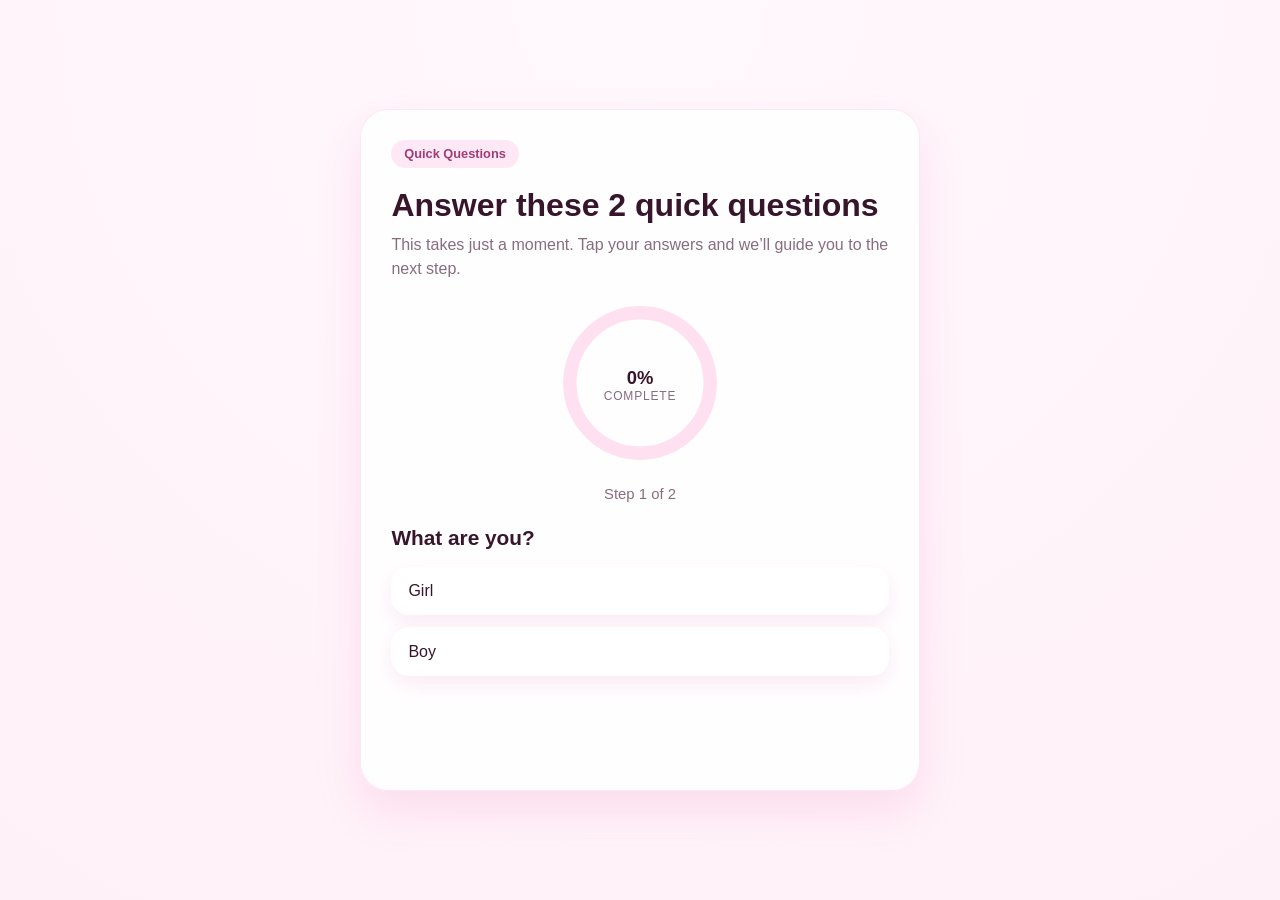
==== index.html @ c20ff673 "Build premium mobile-first 2-step quiz funnel page" ====
<!doctype html>
<html lang="en">
  <head>
    <meta charset="UTF-8" />
    <meta name="viewport" content="width=device-width, initial-scale=1.0" />
    <title>Quick Questions</title>
    <link rel="stylesheet" href="style.css" />
  </head>
  <body>
    <main class="page" aria-labelledby="quiz-title">
      <section class="quiz-card" aria-live="polite">
        <p class="badge">Quick Questions</p>

        <header class="hero">
          <h1 id="quiz-title">Answer these 2 quick questions</h1>
          <p class="subtitle">
            This takes just a moment. Tap your answers and we’ll guide you to the
            next step.
          </p>
        </header>

        <section class="progress-wrap" aria-label="Quiz progress">
          <div
            class="progress-circle"
            role="progressbar"
            aria-valuemin="0"
            aria-valuemax="100"
            aria-valuenow="0"
          >
            <svg viewBox="0 0 120 120" class="progress-svg" aria-hidden="true">
              <circle class="track" cx="60" cy="60" r="52"></circle>
              <circle class="indicator" cx="60" cy="60" r="52"></circle>
            </svg>
            <div class="progress-center">
              <span class="progress-value" id="progress-value">0%</span>
              <span class="progress-label">Complete</span>
            </div>
          </div>
        </section>

        <p class="step" id="step-text">Step 1 of 2</p>

        <section id="content" class="content" aria-live="polite"></section>
      </section>
    </main>

    <script src="script.js"></script>
  </body>
</html>
---- style.css ----
:root {
  --bg-start: #fff8fd;
  --bg-end: #fff1f8;
  --card-bg: rgba(255, 255, 255, 0.85);
  --card-border: rgba(255, 136, 194, 0.2);
  --text-main: #37162b;
  --text-soft: #876d7d;
  --hot-pink: #ff3da2;
  --hot-pink-dark: #f30089;
  --light-pink: #ffd9ee;
  --shadow: 0 20px 45px rgba(234, 93, 169, 0.15);
  --radius-xl: 28px;
  --radius-lg: 18px;
  --radius-md: 14px;
  --transition: 240ms cubic-bezier(0.2, 0.8, 0.2, 1);
}

* {
  box-sizing: border-box;
}

body {
  margin: 0;
  font-family: "Inter", "Segoe UI", Roboto, Helvetica, Arial, sans-serif;
  color: var(--text-main);
  background: radial-gradient(circle at top, var(--bg-start), var(--bg-end));
  min-height: 100svh;
}

.page {
  min-height: 100svh;
  display: grid;
  place-items: center;
  padding: 1.5rem 1rem;
}

.quiz-card {
  width: min(100%, 560px);
  border-radius: var(--radius-xl);
  background: var(--card-bg);
  border: 1px solid var(--card-border);
  backdrop-filter: blur(10px);
  box-shadow: var(--shadow);
  padding: 1.5rem;
  display: grid;
  gap: 1rem;
}

.badge {
  margin: 0;
  justify-self: start;
  padding: 0.4rem 0.8rem;
  border-radius: 999px;
  font-size: 0.8rem;
  font-weight: 700;
  color: #9d3e77;
  background: #ffe8f5;
}

.hero h1 {
  margin: 0;
  font-size: clamp(1.4rem, 3vw, 2rem);
  line-height: 1.2;
}

.subtitle {
  margin: 0.55rem 0 0;
  color: var(--text-soft);
  line-height: 1.45;
  font-size: clamp(0.95rem, 2.8vw, 1rem);
}

.progress-wrap {
  display: grid;
  place-items: center;
  margin-top: 0.25rem;
}

.progress-circle {
  position: relative;
  width: min(42vw, 162px);
  aspect-ratio: 1;
}

.progress-svg {
  width: 100%;
  height: 100%;
  transform: rotate(-90deg);
}

.track,
.indicator {
  fill: none;
  stroke-width: 10;
}

.track {
  stroke: #ffe0f0;
}

.indicator {
  stroke: var(--hot-pink);
  stroke-linecap: round;
  stroke-dasharray: 326.73;
  stroke-dashoffset: 326.73;
  transition: stroke-dashoffset 500ms cubic-bezier(0.2, 0.8, 0.2, 1);
}

.progress-center {
  position: absolute;
  inset: 0;
  display: grid;
  place-content: center;
  text-align: center;
}

.progress-value {
  font-size: 1.15rem;
  font-weight: 800;
}

.progress-label {
  font-size: 0.75rem;
  color: var(--text-soft);
  text-transform: uppercase;
  letter-spacing: 0.07em;
}

.step {
  text-align: center;
  margin: 0;
  color: var(--text-soft);
  font-size: 0.93rem;
  min-height: 1.2rem;
}

.content {
  min-height: 220px;
  display: grid;
}

.panel {
  display: grid;
  align-content: start;
  gap: 0.9rem;
  opacity: 0;
  transform: translateY(8px);
}

.panel.show {
  animation: fadeUp 340ms ease forwards;
}

@keyframes fadeUp {
  to {
    opacity: 1;
    transform: translateY(0);
  }
}

.question {
  margin: 0;
  font-size: clamp(1.08rem, 2.7vw, 1.3rem);
  line-height: 1.35;
}

.options {
  display: grid;
  gap: 0.75rem;
}

.option-btn,
.restart-btn {
  border: 1px solid transparent;
  border-radius: var(--radius-lg);
  background: #fff;
  color: var(--text-main);
  padding: 0.9rem 1rem;
  font: inherit;
  text-align: left;
  cursor: pointer;
  transition: transform var(--transition), box-shadow var(--transition),
    border-color var(--transition), background-color var(--transition);
}

.option-btn {
  box-shadow: 0 8px 20px rgba(210, 98, 158, 0.12);
}

.option-btn:hover {
  transform: translateY(-2px);
  border-color: #ffc8e8;
  box-shadow: 0 12px 24px rgba(210, 98, 158, 0.2);
}

.option-btn:active {
  transform: scale(0.99);
}

.option-btn.selected {
  background: linear-gradient(135deg, #ffe7f5, #ffd3eb);
  border-color: #ffa5d7;
  color: #8f2f6e;
}

.option-btn:focus-visible,
.restart-btn:focus-visible {
  outline: 3px solid #ff78bf;
  outline-offset: 2px;
}

.completion-title {
  margin: 0;
  font-size: clamp(1.35rem, 3vw, 1.65rem);
}

.completion-subtext {
  margin: 0;
  color: var(--text-soft);
}

.summary {
  margin: 0;
  padding: 0.9rem;
  border-radius: var(--radius-md);
  background: #fff7fc;
  border: 1px solid #ffd2eb;
  color: #77425f;
  display: grid;
  gap: 0.55rem;
}

.summary-item {
  display: grid;
  gap: 0.2rem;
}

.summary-item dt {
  font-size: 0.82rem;
  color: #9a6d86;
}

.summary-item dd {
  margin: 0;
  font-weight: 600;
}

.restart-btn {
  text-align: center;
  justify-content: center;
  background: linear-gradient(135deg, var(--hot-pink), var(--hot-pink-dark));
  color: #fff;
  font-weight: 700;
  box-shadow: 0 12px 26px rgba(243, 0, 137, 0.28);
}

.restart-btn:hover {
  transform: translateY(-2px);
  box-shadow: 0 14px 30px rgba(243, 0, 137, 0.34);
}

@media (min-width: 700px) {
  .quiz-card {
    padding: 1.9rem;
    gap: 1.15rem;
  }

  .content {
    min-height: 236px;
  }
}
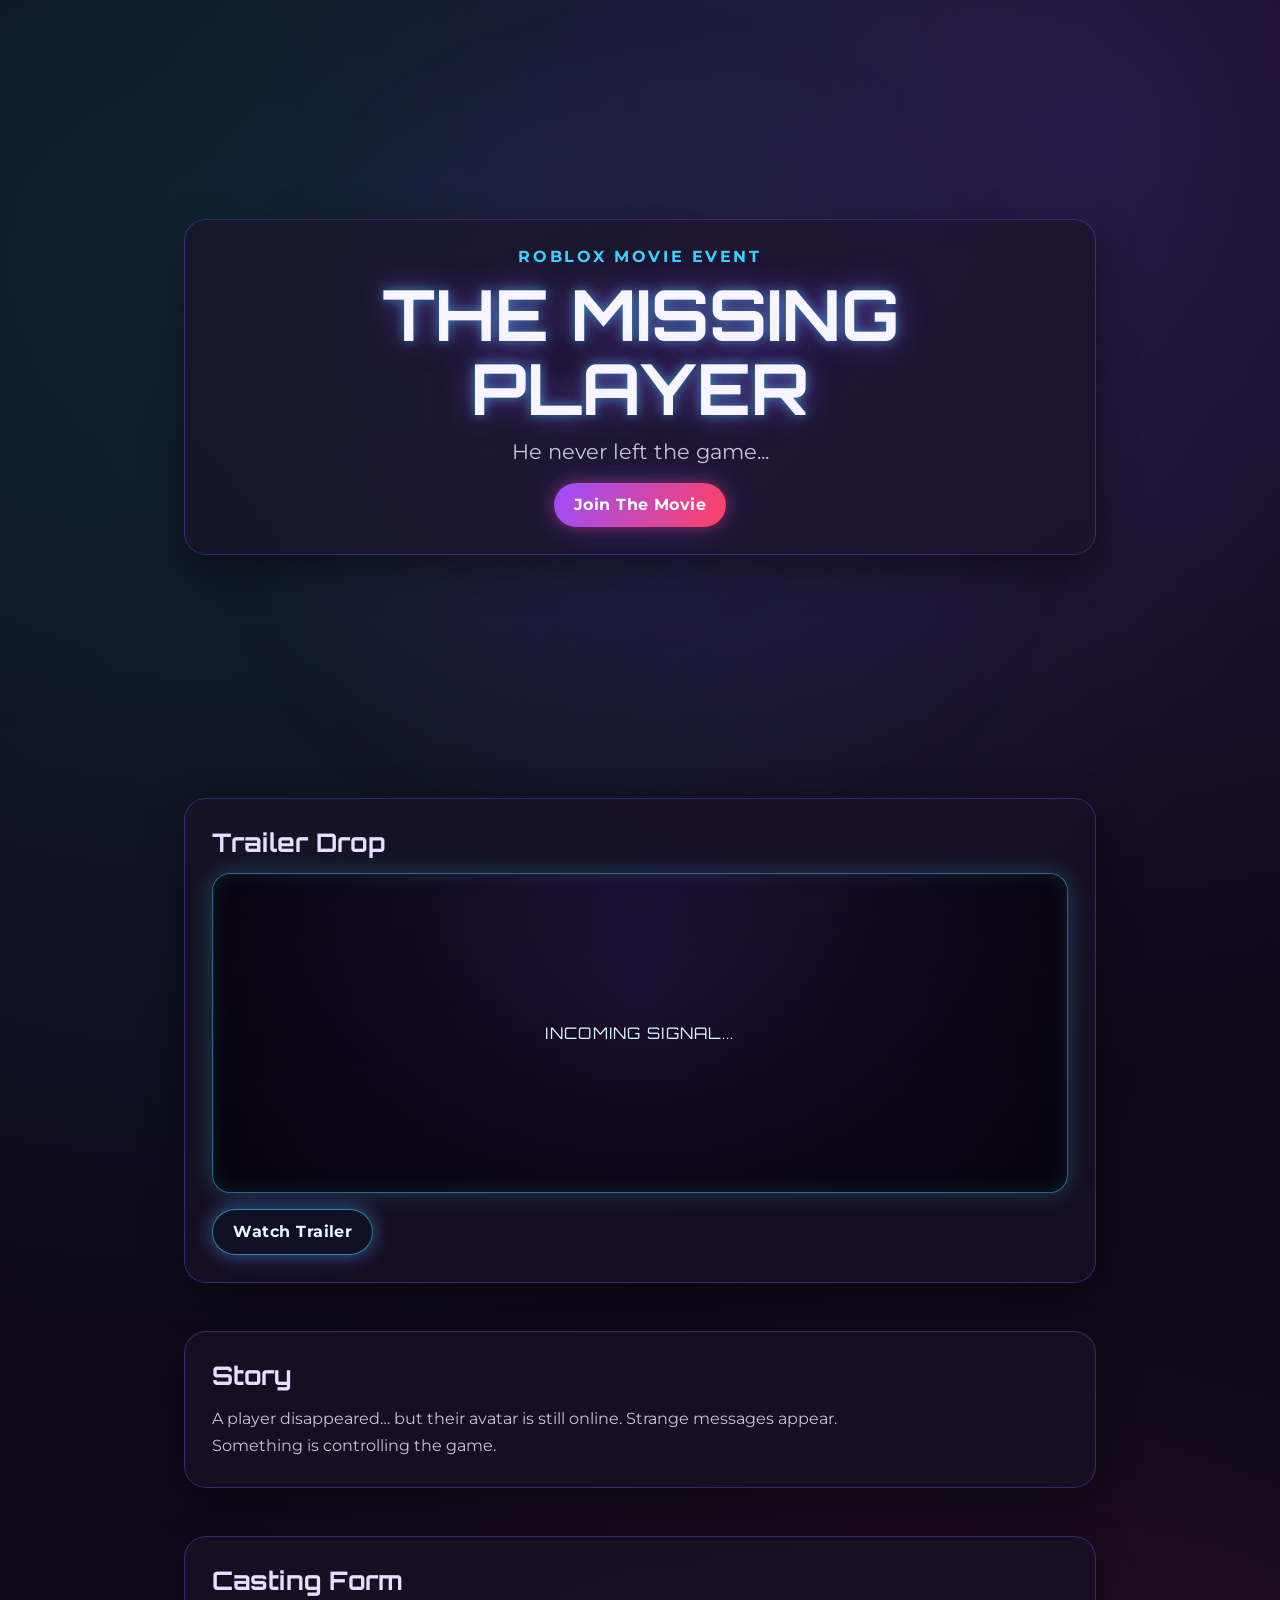
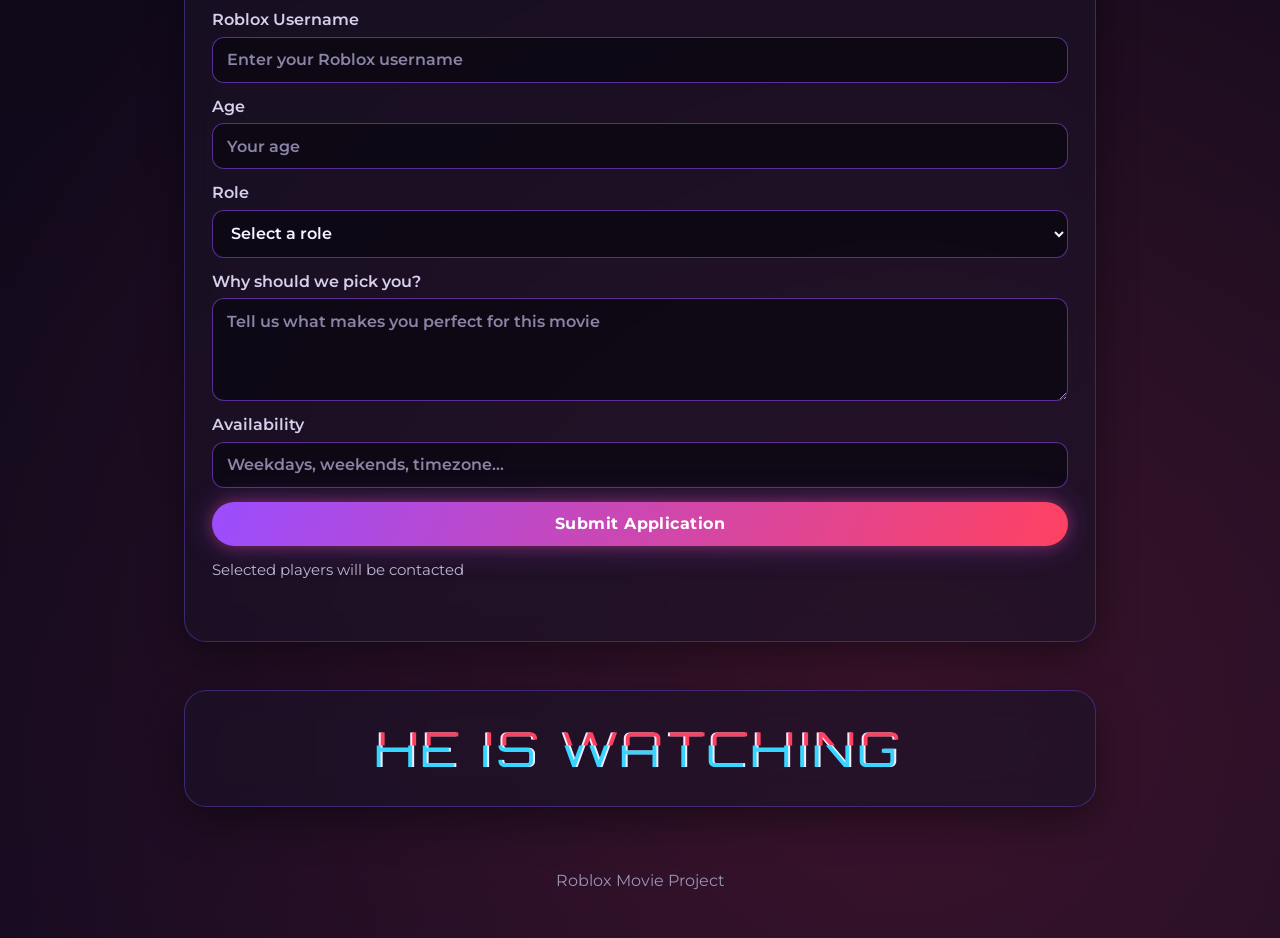
==== commit 9e5f1f5f: "Rebuild site as cinematic dark Roblox movie landing page" ====
--- a/index.html
+++ b/index.html
@@ -3,46 +3,101 @@
   <head>
     <meta charset="UTF-8" />
     <meta name="viewport" content="width=device-width, initial-scale=1.0" />
-    <title>Quick Questions</title>
+    <title>The Missing Player | Roblox Movie</title>
+    <link rel="preconnect" href="https://fonts.googleapis.com" />
+    <link rel="preconnect" href="https://fonts.gstatic.com" crossorigin />
+    <link
+      href="https://fonts.googleapis.com/css2?family=Montserrat:wght@500;700;800&family=Orbitron:wght@600;700;800&display=swap"
+      rel="stylesheet"
+    />
     <link rel="stylesheet" href="style.css" />
   </head>
   <body>
-    <main class="page" aria-labelledby="quiz-title">
-      <section class="quiz-card" aria-live="polite">
-        <p class="badge">Quick Questions</p>
+    <div class="bg-glow" aria-hidden="true"></div>
 
-        <header class="hero">
-          <h1 id="quiz-title">Answer these 2 quick questions</h1>
-          <p class="subtitle">
-            This takes just a moment. Tap your answers and we’ll guide you to the
-            next step.
+    <header class="hero section" id="top">
+      <div class="panel hero-panel">
+        <p class="eyebrow">Roblox Movie Event</p>
+        <h1 class="title">THE MISSING PLAYER</h1>
+        <p class="subtitle">He never left the game...</p>
+        <a class="btn btn-primary" href="#casting">Join The Movie</a>
+      </div>
+    </header>
+
+    <main>
+      <section class="section trailer" id="trailer">
+        <div class="panel">
+          <h2>Trailer Drop</h2>
+          <div class="trailer-box" role="img" aria-label="Trailer preview for The Missing Player">
+            <div class="scanline"></div>
+            <p>Incoming Signal...</p>
+          </div>
+          <button class="btn btn-secondary" type="button">Watch Trailer</button>
+        </div>
+      </section>
+
+      <section class="section story" id="story">
+        <div class="panel fade-in">
+          <h2>Story</h2>
+          <p>
+            A player disappeared… but their avatar is still online. Strange messages appear.
+            Something is controlling the game.
           </p>
-        </header>
+        </div>
+      </section>
 
-        <section class="progress-wrap" aria-label="Quiz progress">
-          <div
-            class="progress-circle"
-            role="progressbar"
-            aria-valuemin="0"
-            aria-valuemax="100"
-            aria-valuenow="0"
-          >
-            <svg viewBox="0 0 120 120" class="progress-svg" aria-hidden="true">
-              <circle class="track" cx="60" cy="60" r="52"></circle>
-              <circle class="indicator" cx="60" cy="60" r="52"></circle>
-            </svg>
-            <div class="progress-center">
-              <span class="progress-value" id="progress-value">0%</span>
-              <span class="progress-label">Complete</span>
-            </div>
-          </div>
-        </section>
+      <section class="section casting" id="casting">
+        <div class="panel">
+          <h2>Casting Form</h2>
+          <form class="casting-form" novalidate>
+            <label>
+              Roblox Username
+              <input type="text" name="username" placeholder="Enter your Roblox username" required />
+            </label>
 
-        <p class="step" id="step-text">Step 1 of 2</p>
+            <label>
+              Age
+              <input type="number" name="age" placeholder="Your age" min="8" max="99" required />
+            </label>
 
-        <section id="content" class="content" aria-live="polite"></section>
+            <label>
+              Role
+              <select name="role" required>
+                <option value="">Select a role</option>
+                <option>Main</option>
+                <option>Villain</option>
+                <option>Friend</option>
+                <option>Extra</option>
+              </select>
+            </label>
+
+            <label>
+              Why should we pick you?
+              <textarea name="pitch" rows="4" placeholder="Tell us what makes you perfect for this movie" required></textarea>
+            </label>
+
+            <label>
+              Availability
+              <input type="text" name="availability" placeholder="Weekdays, weekends, timezone..." required />
+            </label>
+
+            <button class="btn btn-primary" type="submit">Submit Application</button>
+            <p class="form-note">Selected players will be contacted</p>
+            <p class="form-response" aria-live="polite"></p>
+          </form>
+        </div>
+      </section>
+
+      <section class="section mystery" id="mystery">
+        <div class="panel">
+          <p class="glitch" data-text="HE IS WATCHING">HE IS WATCHING</p>
+        </div>
       </section>
     </main>
+
+    <footer class="footer">
+      <p>Roblox Movie Project</p>
+    </footer>
 
     <script src="script.js"></script>
   </body>
--- a/style.css
+++ b/style.css
@@ -1,271 +1,346 @@
 :root {
-  --bg-start: #fff8fd;
-  --bg-end: #fff1f8;
-  --card-bg: rgba(255, 255, 255, 0.85);
-  --card-border: rgba(255, 136, 194, 0.2);
-  --text-main: #37162b;
-  --text-soft: #876d7d;
-  --hot-pink: #ff3da2;
-  --hot-pink-dark: #f30089;
-  --light-pink: #ffd9ee;
-  --shadow: 0 20px 45px rgba(234, 93, 169, 0.15);
-  --radius-xl: 28px;
-  --radius-lg: 18px;
-  --radius-md: 14px;
-  --transition: 240ms cubic-bezier(0.2, 0.8, 0.2, 1);
+  --bg-main: #09070f;
+  --bg-secondary: #150b22;
+  --panel: rgba(26, 18, 40, 0.62);
+  --panel-border: rgba(115, 90, 255, 0.35);
+  --text-main: #f7f5ff;
+  --text-soft: #c8c3e0;
+  --blue-neon: #37d5ff;
+  --purple-neon: #9b4dff;
+  --red-neon: #ff4161;
+  --shadow-neon: 0 0 18px rgba(55, 213, 255, 0.35), 0 0 30px rgba(155, 77, 255, 0.2);
 }
 
 * {
   box-sizing: border-box;
 }
 
+html {
+  scroll-behavior: smooth;
+}
+
 body {
   margin: 0;
-  font-family: "Inter", "Segoe UI", Roboto, Helvetica, Arial, sans-serif;
   color: var(--text-main);
-  background: radial-gradient(circle at top, var(--bg-start), var(--bg-end));
+  background:
+    radial-gradient(circle at 15% 10%, rgba(55, 213, 255, 0.13), transparent 45%),
+    radial-gradient(circle at 85% 5%, rgba(155, 77, 255, 0.2), transparent 36%),
+    radial-gradient(circle at 70% 90%, rgba(255, 65, 97, 0.17), transparent 42%),
+    linear-gradient(170deg, var(--bg-main), var(--bg-secondary));
+  font-family: "Montserrat", "Segoe UI", sans-serif;
   min-height: 100svh;
-}
-
-.page {
-  min-height: 100svh;
+  overflow-x: hidden;
+}
+
+.bg-glow {
+  position: fixed;
+  inset: 0;
+  pointer-events: none;
+  background: radial-gradient(circle at center, rgba(155, 77, 255, 0.08), transparent 55%);
+  filter: blur(50px);
+  z-index: 0;
+}
+
+main,
+header,
+footer {
+  position: relative;
+  z-index: 1;
+}
+
+.section {
+  width: min(100%, 960px);
+  margin: 0 auto;
+  padding: 1.1rem;
+}
+
+.hero {
+  min-height: 86svh;
   display: grid;
   place-items: center;
-  padding: 1.5rem 1rem;
-}
-
-.quiz-card {
-  width: min(100%, 560px);
-  border-radius: var(--radius-xl);
-  background: var(--card-bg);
-  border: 1px solid var(--card-border);
-  backdrop-filter: blur(10px);
-  box-shadow: var(--shadow);
-  padding: 1.5rem;
-  display: grid;
-  gap: 1rem;
-}
-
-.badge {
-  margin: 0;
-  justify-self: start;
-  padding: 0.4rem 0.8rem;
-  border-radius: 999px;
-  font-size: 0.8rem;
+}
+
+.panel {
+  background: var(--panel);
+  border: 1px solid var(--panel-border);
+  border-radius: 22px;
+  padding: 1.25rem;
+  backdrop-filter: blur(14px);
+  box-shadow: 0 14px 40px rgba(0, 0, 0, 0.42);
+  animation: riseIn 700ms ease both;
+}
+
+.hero-panel {
+  text-align: center;
+  padding: clamp(1.2rem, 4vw, 2.2rem);
+}
+
+.eyebrow {
+  letter-spacing: 0.16em;
+  text-transform: uppercase;
+  color: var(--blue-neon);
   font-weight: 700;
-  color: #9d3e77;
-  background: #ffe8f5;
-}
-
-.hero h1 {
-  margin: 0;
-  font-size: clamp(1.4rem, 3vw, 2rem);
-  line-height: 1.2;
+  margin: 0 0 0.75rem;
+}
+
+.title {
+  margin: 0;
+  font-family: "Orbitron", sans-serif;
+  font-size: clamp(2rem, 9vw, 4.4rem);
+  line-height: 1.05;
+  text-shadow: 0 0 12px rgba(55, 213, 255, 0.55), 0 0 32px rgba(155, 77, 255, 0.6);
 }
 
 .subtitle {
-  margin: 0.55rem 0 0;
+  margin: 0.8rem 0 1.2rem;
+  font-size: clamp(1rem, 3.2vw, 1.3rem);
   color: var(--text-soft);
-  line-height: 1.45;
-  font-size: clamp(0.95rem, 2.8vw, 1rem);
-}
-
-.progress-wrap {
+}
+
+h2 {
+  margin: 0 0 0.9rem;
+  font-size: clamp(1.2rem, 4vw, 1.6rem);
+  font-family: "Orbitron", sans-serif;
+  color: #e6dfff;
+}
+
+.trailer-box {
+  min-height: 220px;
+  border-radius: 18px;
+  border: 1px solid rgba(55, 213, 255, 0.5);
+  background:
+    linear-gradient(180deg, rgba(5, 3, 9, 0.55), rgba(6, 3, 12, 0.83)),
+    radial-gradient(circle at 50% 40%, rgba(155, 77, 255, 0.4), rgba(6, 3, 12, 0.9));
   display: grid;
   place-items: center;
-  margin-top: 0.25rem;
-}
-
-.progress-circle {
+  margin-bottom: 1rem;
+  box-shadow: inset 0 0 20px rgba(55, 213, 255, 0.13), 0 0 24px rgba(55, 213, 255, 0.23);
   position: relative;
-  width: min(42vw, 162px);
-  aspect-ratio: 1;
-}
-
-.progress-svg {
+  overflow: hidden;
+}
+
+.trailer-box p {
+  font-family: "Orbitron", sans-serif;
+  letter-spacing: 0.08em;
+  text-transform: uppercase;
+  color: #dcf7ff;
+}
+
+.scanline {
+  position: absolute;
+  inset: -100% 0 auto;
+  height: 40%;
+  background: linear-gradient(to bottom, transparent, rgba(55, 213, 255, 0.32), transparent);
+  animation: scan 2.5s linear infinite;
+}
+
+.story p {
+  margin: 0;
+  color: var(--text-soft);
+  line-height: 1.7;
+  max-width: 62ch;
+}
+
+.fade-in {
+  animation: fadeStory 1.1s ease both;
+}
+
+.casting-form {
+  display: grid;
+  gap: 0.9rem;
+}
+
+label {
+  display: grid;
+  gap: 0.45rem;
+  color: #d6d0ec;
+  font-weight: 600;
+}
+
+input,
+select,
+textarea {
+  border: 1px solid rgba(155, 77, 255, 0.55);
+  background: rgba(10, 7, 17, 0.75);
+  color: var(--text-main);
+  border-radius: 12px;
+  padding: 0.78rem 0.85rem;
+  font: inherit;
+  transition: border-color 200ms ease, box-shadow 200ms ease;
+}
+
+input:focus,
+select:focus,
+textarea:focus {
+  outline: none;
+  border-color: var(--blue-neon);
+  box-shadow: 0 0 0 3px rgba(55, 213, 255, 0.17);
+}
+
+input::placeholder,
+textarea::placeholder {
+  color: #8b84a6;
+}
+
+.form-note {
+  margin: 0;
+  color: #bdb7d2;
+  font-size: 0.95rem;
+}
+
+.form-response {
+  min-height: 1.25rem;
+  margin: 0;
+  color: #b8ffef;
+  font-weight: 600;
+}
+
+.btn {
+  display: inline-flex;
+  align-items: center;
+  justify-content: center;
+  text-decoration: none;
+  border: none;
+  border-radius: 999px;
+  padding: 0.78rem 1.25rem;
+  font: inherit;
+  font-weight: 700;
+  letter-spacing: 0.03em;
+  cursor: pointer;
+  transition: transform 180ms ease, box-shadow 200ms ease, filter 200ms ease;
+}
+
+.btn:hover {
+  transform: translateY(-2px) scale(1.02);
+}
+
+.btn:active {
+  transform: scale(0.98);
+}
+
+.btn:focus-visible {
+  outline: 3px solid rgba(55, 213, 255, 0.8);
+  outline-offset: 2px;
+}
+
+.btn-primary {
+  color: #fff;
+  background: linear-gradient(115deg, var(--purple-neon), var(--red-neon));
+  box-shadow: 0 0 14px rgba(255, 65, 97, 0.35), 0 0 30px rgba(155, 77, 255, 0.35);
+}
+
+.btn-primary:hover {
+  filter: brightness(1.1);
+}
+
+.btn-secondary {
+  color: #e6f7ff;
+  background: rgba(14, 18, 35, 0.8);
+  border: 1px solid rgba(55, 213, 255, 0.6);
+  box-shadow: var(--shadow-neon);
+}
+
+.mystery .panel {
+  text-align: center;
+}
+
+.glitch {
+  margin: 0;
+  font-family: "Orbitron", sans-serif;
+  font-size: clamp(1.7rem, 8vw, 3rem);
+  letter-spacing: 0.11em;
+  position: relative;
+  color: #f5ebff;
+  animation: flicker 1.9s infinite steps(2, end);
+}
+
+.glitch::before,
+.glitch::after {
+  content: attr(data-text);
+  position: absolute;
+  left: 0;
+  top: 0;
   width: 100%;
-  height: 100%;
-  transform: rotate(-90deg);
-}
-
-.track,
-.indicator {
-  fill: none;
-  stroke-width: 10;
-}
-
-.track {
-  stroke: #ffe0f0;
-}
-
-.indicator {
-  stroke: var(--hot-pink);
-  stroke-linecap: round;
-  stroke-dasharray: 326.73;
-  stroke-dashoffset: 326.73;
-  transition: stroke-dashoffset 500ms cubic-bezier(0.2, 0.8, 0.2, 1);
-}
-
-.progress-center {
-  position: absolute;
-  inset: 0;
-  display: grid;
-  place-content: center;
+  overflow: hidden;
+}
+
+.glitch::before {
+  transform: translate(2px, 0);
+  color: var(--red-neon);
+  clip-path: inset(0 0 55% 0);
+}
+
+.glitch::after {
+  transform: translate(-2px, 0);
+  color: var(--blue-neon);
+  clip-path: inset(45% 0 0 0);
+}
+
+.footer {
+  padding: 1.5rem 1rem 2rem;
   text-align: center;
-}
-
-.progress-value {
-  font-size: 1.15rem;
-  font-weight: 800;
-}
-
-.progress-label {
-  font-size: 0.75rem;
-  color: var(--text-soft);
-  text-transform: uppercase;
-  letter-spacing: 0.07em;
-}
-
-.step {
-  text-align: center;
-  margin: 0;
-  color: var(--text-soft);
-  font-size: 0.93rem;
-  min-height: 1.2rem;
-}
-
-.content {
-  min-height: 220px;
-  display: grid;
-}
-
-.panel {
-  display: grid;
-  align-content: start;
-  gap: 0.9rem;
-  opacity: 0;
-  transform: translateY(8px);
-}
-
-.panel.show {
-  animation: fadeUp 340ms ease forwards;
-}
-
-@keyframes fadeUp {
+  color: #9c95b6;
+}
+
+@keyframes riseIn {
+  from {
+    opacity: 0;
+    transform: translateY(14px);
+  }
   to {
     opacity: 1;
     transform: translateY(0);
   }
 }
 
-.question {
-  margin: 0;
-  font-size: clamp(1.08rem, 2.7vw, 1.3rem);
-  line-height: 1.35;
-}
-
-.options {
-  display: grid;
-  gap: 0.75rem;
-}
-
-.option-btn,
-.restart-btn {
-  border: 1px solid transparent;
-  border-radius: var(--radius-lg);
-  background: #fff;
-  color: var(--text-main);
-  padding: 0.9rem 1rem;
-  font: inherit;
-  text-align: left;
-  cursor: pointer;
-  transition: transform var(--transition), box-shadow var(--transition),
-    border-color var(--transition), background-color var(--transition);
-}
-
-.option-btn {
-  box-shadow: 0 8px 20px rgba(210, 98, 158, 0.12);
-}
-
-.option-btn:hover {
-  transform: translateY(-2px);
-  border-color: #ffc8e8;
-  box-shadow: 0 12px 24px rgba(210, 98, 158, 0.2);
-}
-
-.option-btn:active {
-  transform: scale(0.99);
-}
-
-.option-btn.selected {
-  background: linear-gradient(135deg, #ffe7f5, #ffd3eb);
-  border-color: #ffa5d7;
-  color: #8f2f6e;
-}
-
-.option-btn:focus-visible,
-.restart-btn:focus-visible {
-  outline: 3px solid #ff78bf;
-  outline-offset: 2px;
-}
-
-.completion-title {
-  margin: 0;
-  font-size: clamp(1.35rem, 3vw, 1.65rem);
-}
-
-.completion-subtext {
-  margin: 0;
-  color: var(--text-soft);
-}
-
-.summary {
-  margin: 0;
-  padding: 0.9rem;
-  border-radius: var(--radius-md);
-  background: #fff7fc;
-  border: 1px solid #ffd2eb;
-  color: #77425f;
-  display: grid;
-  gap: 0.55rem;
-}
-
-.summary-item {
-  display: grid;
-  gap: 0.2rem;
-}
-
-.summary-item dt {
-  font-size: 0.82rem;
-  color: #9a6d86;
-}
-
-.summary-item dd {
-  margin: 0;
-  font-weight: 600;
-}
-
-.restart-btn {
-  text-align: center;
-  justify-content: center;
-  background: linear-gradient(135deg, var(--hot-pink), var(--hot-pink-dark));
-  color: #fff;
-  font-weight: 700;
-  box-shadow: 0 12px 26px rgba(243, 0, 137, 0.28);
-}
-
-.restart-btn:hover {
-  transform: translateY(-2px);
-  box-shadow: 0 14px 30px rgba(243, 0, 137, 0.34);
-}
-
-@media (min-width: 700px) {
-  .quiz-card {
-    padding: 1.9rem;
-    gap: 1.15rem;
-  }
-
-  .content {
-    min-height: 236px;
-  }
-}
+@keyframes fadeStory {
+  from {
+    opacity: 0;
+    transform: translateY(10px);
+  }
+  to {
+    opacity: 1;
+    transform: translateY(0);
+  }
+}
+
+@keyframes scan {
+  0% {
+    transform: translateY(-120%);
+  }
+  100% {
+    transform: translateY(340%);
+  }
+}
+
+@keyframes flicker {
+  0%,
+  19%,
+  21%,
+  23%,
+  80%,
+  100% {
+    opacity: 1;
+    text-shadow: 0 0 8px rgba(155, 77, 255, 0.6), 0 0 22px rgba(55, 213, 255, 0.4);
+  }
+  20%,
+  22%,
+  81% {
+    opacity: 0.6;
+    text-shadow: none;
+  }
+}
+
+@media (min-width: 768px) {
+  .section {
+    padding: 1.5rem;
+  }
+
+  .panel {
+    padding: 1.7rem;
+  }
+
+  .trailer-box {
+    min-height: 320px;
+  }
+}
